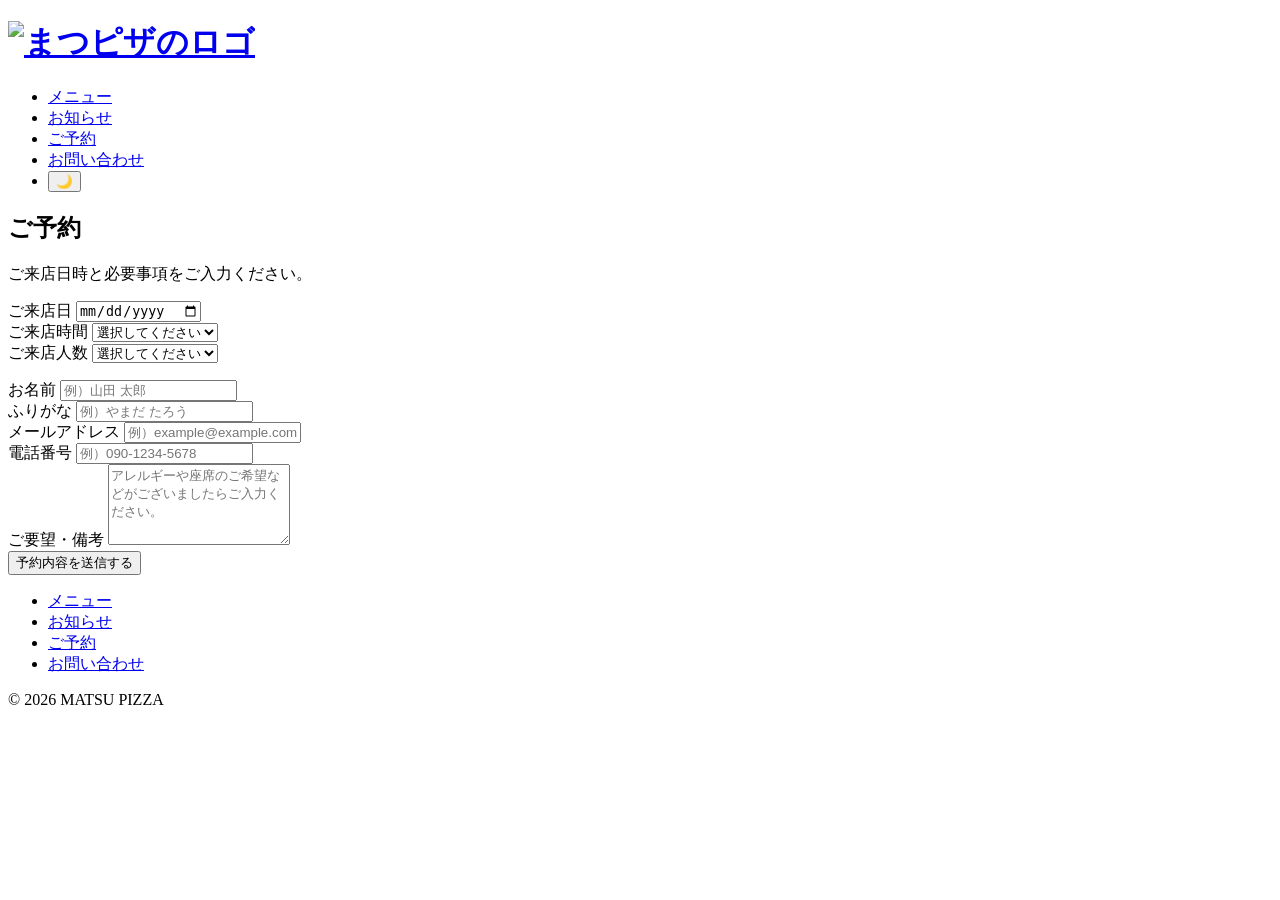
==== yoyaku.html @ d32385dc "Add files via upload" ====
<!DOCTYPE html>
<html lang="ja">
<head>
  <meta charset="UTF-8">
  <meta name="viewport" content="width=device-width, initial-scale=1.0">
  <title>MatsuPizza</title>
  <link rel="stylesheet" href="css/reset.css">
  <link rel="stylesheet" href="css/style.css">
  <script src="script.js" defer></script>
</head>
<body>
  <header>
    <h1>
      <a href="index.html" class="logo">
        <img src="img/logo001.png" alt="まつピザのロゴ">
      </a> 
    </h1>
    <nav>
      <ul>
        <li><a href="menu.html">メニュー</a></li>
        <li><a href="osirase.html">お知らせ</a></li>
        <li><a href="yoyaku.html">ご予約</a></li>
        <li><a href="toiawase.html">お問い合わせ</a></li>
        <li>
          <button id="dark-mode-button" class="dark-mode-button">🌙</button>
        </li>
      </ul>
    </nav>
  </header>

  <main class="lower-main">
    <div class="page-heading">
      <h2>ご予約</h2>
      <p>ご来店日時と必要事項をご入力ください。</p>
    </div>
    <form class="form-box" action="https://api.staticforms.dev/submit" method="post">
      <input type="hidden" name="accessKey" value="sf_b2d466307fc4be7ffbe25001">
      <input type="hidden" name="redirectTo" value="https://www.sus.ac.jp/">
      <div class="form-item">
        <label for="visit-date">ご来店日</label>
        <input type="date" id="visit-date" name="visit_date" required>
      </div>
      <div class="form-item">
        <label for="visit-time">ご来店時間</label>
        <select id="visit-time" name="visit_time" required>
          <option value="">選択してください</option>
          <option value="11:00">11時</option>
          <option value="12:00">12時</option>
          <option value="13:00">13時</option>
          <option value="14:00">14時</option>
          <option value="15:00">15時</option>
          <option value="16:00">16時</option>
          <option value="17:00">17時</option>
          <option value="18:00">18時</option>
          <option value="19:00">19時</option>
          <option value="20:00">20時</option>
        </select>
      </div>
      <div class="form-item">
        <label for="people">ご来店人数</label>
        <select id="people" name="people" required>
          <option value="">選択してください</option>
          <option value="1名">1名</option>
          <option value="2名">2名</option>
          <option value="3名">3名</option>
          <option value="4名">4名</option>
          <option value="5名">5名</option>
          <option value="6名">6名</option>
          <option value="7名">7名</option>
          <option value="8名">8名</option>
        </select>
        <p id="people-message"></p>
      </div>
      <div class="form-item">
        <label for="name">お名前</label>
        <input type="text" id="name" name="name" placeholder="例）山田 太郎" required>
      </div>
      <div class="form-item">
        <label for="kana">ふりがな</label>
        <input type="text" id="kana" name="kana" placeholder="例）やまだ たろう" required>
      </div>
      <div class="form-item">
        <label for="email">メールアドレス</label>
        <input type="email" id="email" name="email" placeholder="例）example@example.com" required>
      </div>
      <div class="form-item">
        <label for="tel">電話番号</label>
        <input type="tel" id="tel" name="phone" placeholder="例）090-1234-5678" required>
      </div>
      <div class="form-item">
        <label for="message">ご要望・備考</label>
        <textarea id="message" name="message" rows="5" placeholder="アレルギーや座席のご希望などがございましたらご入力ください。"></textarea>
      </div>
      <div class="form-item">
        <button type="submit">予約内容を送信する</button>
      </div>
    </form>
  </main>

  <footer>
    <div class="footer-content">
      <nav>
        <ul>
          <li><a href="menu.html">メニュー</a></li>
          <li><a href="osirase.html">お知らせ</a></li>
          <li><a href="yoyaku.html">ご予約</a></li>
          <li><a href="toiawase.html">お問い合わせ</a></li>
        </ul>
      </nav>
    </div>
    <p class="copyright">&copy; 2026 MATSU PIZZA</p>
  </footer>
</body>
</html>
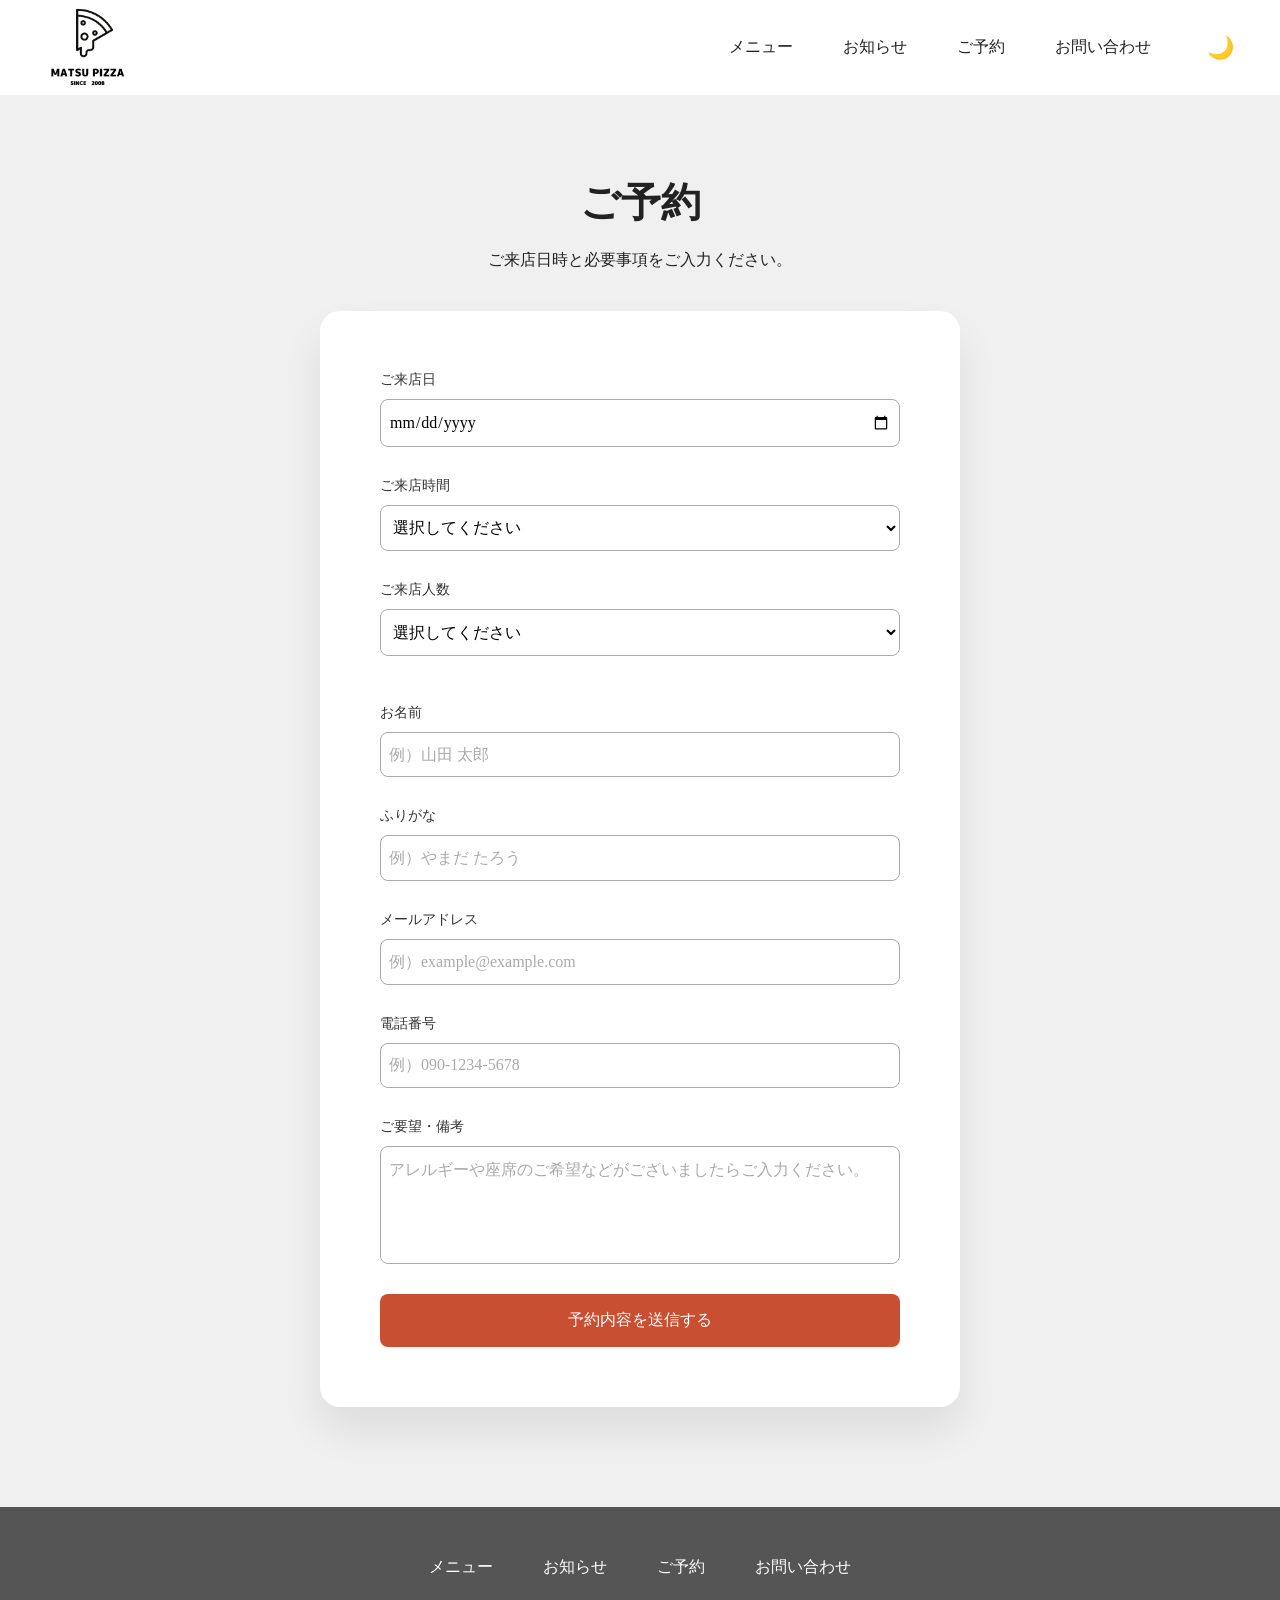
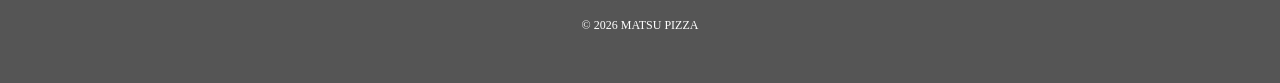
==== commit 2f098f83: "Update yoyaku.html" ====
--- a/yoyaku.html
+++ b/yoyaku.html
@@ -35,7 +35,7 @@
     </div>
     <form class="form-box" action="https://api.staticforms.dev/submit" method="post">
       <input type="hidden" name="accessKey" value="sf_b2d466307fc4be7ffbe25001">
-      <input type="hidden" name="redirectTo" value="https://www.sus.ac.jp/">
+      <input type="hidden" name="redirectTo" value="https://komatsumura.github.io/MatsuPizza/yoyaku-thanks.html">
       <div class="form-item">
         <label for="visit-date">ご来店日</label>
         <input type="date" id="visit-date" name="visit_date" required>
@@ -111,4 +111,4 @@
     <p class="copyright">&copy; 2026 MATSU PIZZA</p>
   </footer>
 </body>
-</html>+</html>
--- a/css/style.css
+++ b/css/style.css
@@ -0,0 +1,633 @@
+@charset "utf-8";
+header{
+  padding: 10px 40px;
+  height: 95px;
+  display: flex;
+  align-items: center;
+  justify-content: space-between;
+  position: fixed;
+  top: 0;
+  left: 0;
+  width: 100%;
+  background: #fff;
+  backdrop-filter: blur(8px);
+  z-index: 1000;
+  box-sizing: border-box;
+  h1{
+    margin: 0;
+    padding: 0;
+  }
+  .logo{
+    display: block;
+    img{
+      display: block;
+      width: auto;
+      height: 95px;
+    }
+  }
+  nav{
+    ul{
+      display: flex;
+      align-items: center;
+      gap: 50px;
+    }
+    a{
+      font-family: "Yu Mincho", "Hiragino Mincho ProN", "MS PMincho", serif;
+      font-size: 16px;
+      font-weight: 400;
+      &:hover{
+        opacity: 0.6;
+      }
+    }
+  }
+}
+
+.hero{
+  color: #fff;
+  text-align: center;
+  height: 640px;
+  background-image: linear-gradient(rgb(0 0 0 / 0.4),  rgb(0 0 0 / 0.4)), url(../img/haikei01.jpg);
+  background-size: cover;
+  background-repeat: no-repeat;
+  background-position: center;
+  display: flex;
+  flex-direction: column;
+  align-items: center;
+  justify-content: center;
+  position: relative;
+  margin-top:95px;
+  h2{
+    font-size: 48px;
+    font-weight: 700;
+  }
+  p{
+    font-size: 20px;
+    font-weight: 400;
+    margin-top: 20px;
+  }
+}
+
+.company-section {
+  max-width: 1000px;
+  margin: 60px auto; 
+  padding: 0 20px;
+  text-align: center;
+}
+
+.company-container {
+  display: flex;
+  justify-content: center; 
+  align-items: center;     
+  gap: 50px;               
+  flex-wrap: wrap;        
+}
+
+.hospitality-box {
+  flex: 1;
+  width: 100%;             
+  max-width: 450px;        
+  height: 350px;           
+  background-image: url('../img/saido01.jpg'); 
+  background-size: cover;     
+  background-position: center; 
+  position: relative;         
+  display: flex;
+  justify-content: center;
+  align-items: center;
+}
+
+.hospitality-content {
+  background-color: rgba(255, 255, 255, 0.85); 
+  padding: 30px 40px;
+  border: 1px solid #ccc;
+  display: flex;
+  flex-direction: column;
+  align-items: center;
+}
+
+.eng-text {
+  font-size: 2rem;
+  font-family: 'Georgia', serif;
+  color: #333;
+  margin-bottom: 5px;
+}
+
+.jp-text {
+  font-size: 1.1rem;
+  color: #333;
+  letter-spacing: 0.1em; 
+  font-family: "Yu Mincho", "Hiragino Mincho ProN", "MS PMincho", serif;
+}
+
+.message-box {
+  flex: 1;
+  min-width: 300px;
+  text-align: left; 
+  line-height: 2;   
+  color: #333;
+  font-size: 1rem;
+}
+
+.message-box p {
+  margin-bottom: 15px; 
+}
+
+.pizza-section {
+  background-color: #ffffff;
+  max-width: 1000px; 
+  margin: 60px auto; 
+  padding: 0 40px;   
+  text-align: center;
+  font-family: sans-serif;
+}
+
+.section-title {
+  font-size: 48px;
+  font-family: "Yu Mincho", "Hiragino Mincho ProN", serif;
+  font-weight: normal;
+  margin-bottom: 10px;
+  text-align: center;
+}
+
+.section-subtitle {
+  font-size: 20px;
+  font-family: "Yu Mincho", "Hiragino Mincho ProN", serif;
+  text-align: center;
+  margin-bottom: 60px;
+}
+
+.pizza-container {
+  display: flex;
+  justify-content: center; 
+  align-items: center;     
+  gap: 50px;              
+  flex-wrap: wrap-reverse; 
+}
+
+.pizza-message {
+  flex: 1.2;        
+  min-width: 300px;
+  text-align: left; 
+}
+
+.company-features {
+  list-style: none; 
+  padding: 0;
+  margin: 0;
+}
+
+.company-features li {
+  display: flex;    
+  align-items: flex-start;
+  margin-bottom: 20px; 
+}
+
+.company-features .num {
+  font-weight: bold;
+  color: #333;     
+  margin-right: 8px;   
+  flex-shrink: 0;      
+  font-size: 1.05rem;
+}
+
+.company-features p {
+  margin: 0;
+  line-height: 1.7;    
+  font-size: 1.05rem;
+  color: #333;
+}
+
+.pizza-photo {
+  flex: 1;
+  width: 100%;             
+  max-width: 450px; 
+  height: 350px;    
+  background-image: url('../img/haikei1.jpg'); 
+  background-size: cover;      
+  background-position: center;  
+  border: 1px solid #aaa; 
+}
+
+.shop-section {
+  background-color: #f0f0f0; 
+  padding: 60px 0;
+  font-family: sans-serif;
+}
+
+.shop-container {
+  max-width: 1000px; 
+  margin: 0 auto;   
+  padding: 0 40px;  
+  text-align: left;  
+}
+
+.shop-name {
+  font-size: 1.6rem;
+  margin-top: 40px;
+  margin-bottom: 5px;
+  color: #333;
+}
+
+.shop-name-kana {
+  font-size: 0.9rem;
+  font-family: "Yu Mincho", "Hiragino Mincho ProN", "MS PMincho", serif;
+  color: #333;
+  margin-bottom: 30px;
+}
+
+.shop-sub-title {
+  font-size: 1.2rem;
+  margin-bottom: 15px;
+  color: #333;
+  border-bottom: 1px solid #aaa;
+  padding-bottom: 8px;
+}
+
+.info-table {
+  width: 100%;
+  border-collapse: collapse; 
+  margin-top: 10px;
+}
+
+.info-table tr {
+  border-bottom: 1px solid #aaa; 
+}
+
+.info-table th {
+  width: 20%;          
+  text-align: left;    
+  padding: 15px 10px;  
+  vertical-align: top; 
+  color: #333;
+  font-weight: normal; 
+}
+
+.info-table td {
+  width: 80%;          
+  padding: 15px 10px;  
+  vertical-align: top; 
+  line-height: 1.7;    
+  color: #333;
+}
+
+.style-measures {
+  margin-top: 50px; 
+}
+
+.info-table td strong {
+  color: #333;
+  font-weight: bold;
+}
+
+footer{
+  color: #ffffff;
+  background-color: #555555;
+  padding: 50px 20px;
+  display: grid;
+  justify-items: center;
+  gap: 40px;
+  
+  ul{
+    display: flex;
+    justify-content: center;
+    gap: 50px;
+    a{
+      font-size: 16px;
+      font-family: "Yu Mincho", "Hiragino Mincho ProN", "MS PMincho", serif;
+    }
+    a:hover {
+      text-decoration: underline; 
+    }
+  }
+  .copyright{
+    font-size: 12px;
+
+  }
+}
+
+.fade-up{
+  opacity:0;
+  transform:translateY(60px);
+  transition:1s;
+}
+
+.fade-up.show{
+  opacity:1;
+  transform:translateY(0);
+}
+
+/*メニュー部分*/
+
+.menu-section{
+    width:1000px;
+    margin: 140px auto 80px;
+}
+
+.menu-buttons{
+    display:flex;
+    gap:20px;
+    margin-bottom:40px;
+}
+
+.menu-buttons button{
+    padding:10px 25px;
+    border:none;
+    background:#D96B43;
+    color:#fff;
+    cursor:pointer;
+    font-size:18px;
+    border-radius:5px;
+}
+
+.menu-buttons button.active{
+    background:#A83F28;
+}
+
+.menu-category{
+    margin-bottom:60px;
+}
+
+.menu-category h3{
+    font-size:30px;
+    margin-bottom:25px;
+}
+
+.menu-items{
+    display:grid;
+    grid-template-columns:repeat(3,1fr);
+    gap:30px;
+}
+
+.menu-card{
+    border:1px solid #aaa;
+    padding:20px;
+    text-align:center;
+    border-radius:10px;
+}
+
+.menu-card img{
+    width:100%;
+    height:180px;
+    object-fit:cover;
+    border-radius:8px;
+}
+
+.menu-card h4{
+    margin:15px 0 10px;
+    font-size:20px;
+}
+
+.menu-card p{
+    color:#333;
+}
+/*問い合わせ・予約の部分*/
+
+.lower-main{
+  margin-top: 95px;
+  padding: 80px 0 100px;
+  background-color: #f0f0f0;
+}
+
+.page-heading{
+  text-align: center;
+  display: grid;
+  justify-items: center;
+  gap: 20px;
+  margin: 0 0 40px;
+  font-family: "Yu Mincho", "Hiragino Mincho ProN", "MS PMincho", serif;
+  h2{
+    font-size: 40px;
+    font-weight: 700;
+  }
+}
+
+.form-box{
+  max-width: 640px;
+  margin: 0 auto;
+  border-radius: 20px;
+  padding:60px;
+  background-color: #fff;
+  box-shadow: 0px 24px 40px rgb(0 0 0 / 0.08);
+}
+
+.form-item{
+  display: grid;
+  gap: 10px;
+  label{
+    font-size: 14px;
+    color: #333;
+  }
+  + .form-item{
+    margin-top: 30px;
+  }
+  input,
+  textarea{
+    border: 1px solid #aaa;
+    padding: 0.8em 0.5em;
+    border-radius: 8px;
+    &::placeholder{
+      color: #aaa;
+    }
+  }
+  textarea{
+    resize: none;
+  }
+  button{
+    font-size: 16px;
+    display: inline-block;
+    color: #fff;
+    background-color: #C94F32;
+    border: none;
+    padding: 1em 2em;
+    border-radius: 8px;
+    &:hover{
+      background-color: #A83F28;
+      text-decoration: underline;
+    }
+  }
+}
+
+.radio-group {
+  display: flex;
+  gap: 25px;
+  align-items: center;
+}
+
+.radio-group label {
+  display: flex;
+  align-items: center;
+  gap: 6px;
+  cursor: pointer;
+}
+
+.form-item select {
+  width: 100%;
+  border: 1px solid #aaa;
+  padding: 0.8em 0.5em;
+  border-radius: 8px;
+  background-color: #fff;
+  font-size: 16px;
+}
+
+#people-message {
+  font-size: 14px;
+  color: #C94F32;
+  margin-top: 8px;
+}
+
+/*送信完了部分*/
+
+.thanks-main {
+  margin-top: 95px;
+  padding: 120px 20px;
+  text-align: center;
+}
+
+.thanks-main h2 {
+  font-size: 36px;
+  margin-bottom: 30px;
+}
+
+.thanks-main p {
+  margin-bottom: 15px;
+}
+
+.thanks-main a {
+  display: inline-block;
+  margin-top: 30px;
+  padding: 12px 30px;
+  background-color: #C94F32;
+  color: #fff;
+  border-radius: 8px;
+}
+
+/*お知らせ部分*/
+
+.news-main {
+  max-width: 1200px;
+  margin: 0 auto;
+  padding: 160px 40px 100px;
+}
+
+.news-heading {
+  text-align: center;
+  margin-bottom: 70px;
+}
+
+.news-list {
+  border-top: 1px solid #aaa;
+}
+
+.news-date {
+  color: #333;
+}
+
+.news-category {
+  background-color: #333;
+  color: #fff;
+  padding: 5px 10px;
+  text-align: center;
+  font-size: 14px;
+}
+
+.news-title {
+  font-size: 17px;
+}
+
+.news-item-wrap {
+  border-bottom: 1px solid #aaa;
+}
+
+.news-item {
+  display: grid;
+  grid-template-columns: 120px 110px 1fr 140px;
+  align-items: center;
+  gap: 20px;
+  padding: 30px 15px;
+}
+
+.news-button {
+  border: none;
+  background: none;
+  font-size: 16px;
+  cursor: pointer;
+  text-align: right;
+  color: #333;
+}
+
+.news-button:hover {
+  opacity: 0.6;
+}
+
+.news-detail {
+  display: none;
+  padding: 0 30px 30px 260px;
+  line-height: 1.8;
+  color: #333;
+}
+
+.news-detail.show {
+  display: block;
+} 
+
+body {
+  transition: 0.5s;
+}
+
+.dark-mode-button {
+  border: none;
+  background: none;
+  font-size: 22px;
+  cursor: pointer;
+}
+
+/* ダークモード */
+
+body.dark-theme {
+  background-color: #222;
+  color: #eee;
+}
+
+body.dark-theme header,
+body.dark-theme .company-section,
+body.dark-theme .pizza-section,
+body.dark-theme .shop-section,
+body.dark-theme .lower-main,
+body.dark-theme .news-main {
+  background-color: #222;
+}
+
+body.dark-theme .section-title,
+body.dark-theme .section-subtitle,
+body.dark-theme .message-box,
+body.dark-theme .pizza-message,
+body.dark-theme .company-features .num,
+body.dark-theme .company-features p,
+body.dark-theme .news-title,
+body.dark-theme .news-date,
+body.dark-theme .news-button,
+body.dark-theme .news-detail,
+body.dark-theme header a,
+body.dark-theme .shop-name,
+body.dark-theme .shop-name-kana,
+body.dark-theme .shop-sub-title,
+body.dark-theme .info-table th,
+body.dark-theme .info-table td,
+body.dark-theme .menu-card p,
+body.dark-theme .form-item label,
+body.dark-theme .radio-group label {
+  color: #eee;
+}
+
+body.dark-theme .form-box {
+  background-color: #333;
+  color: #eee;
+}
+
+body.dark-theme .form-item input,
+body.dark-theme .form-item select,
+body.dark-theme .form-item textarea {
+  background-color: #444;
+  color: #eee;
+  border-color: #777;
+}
